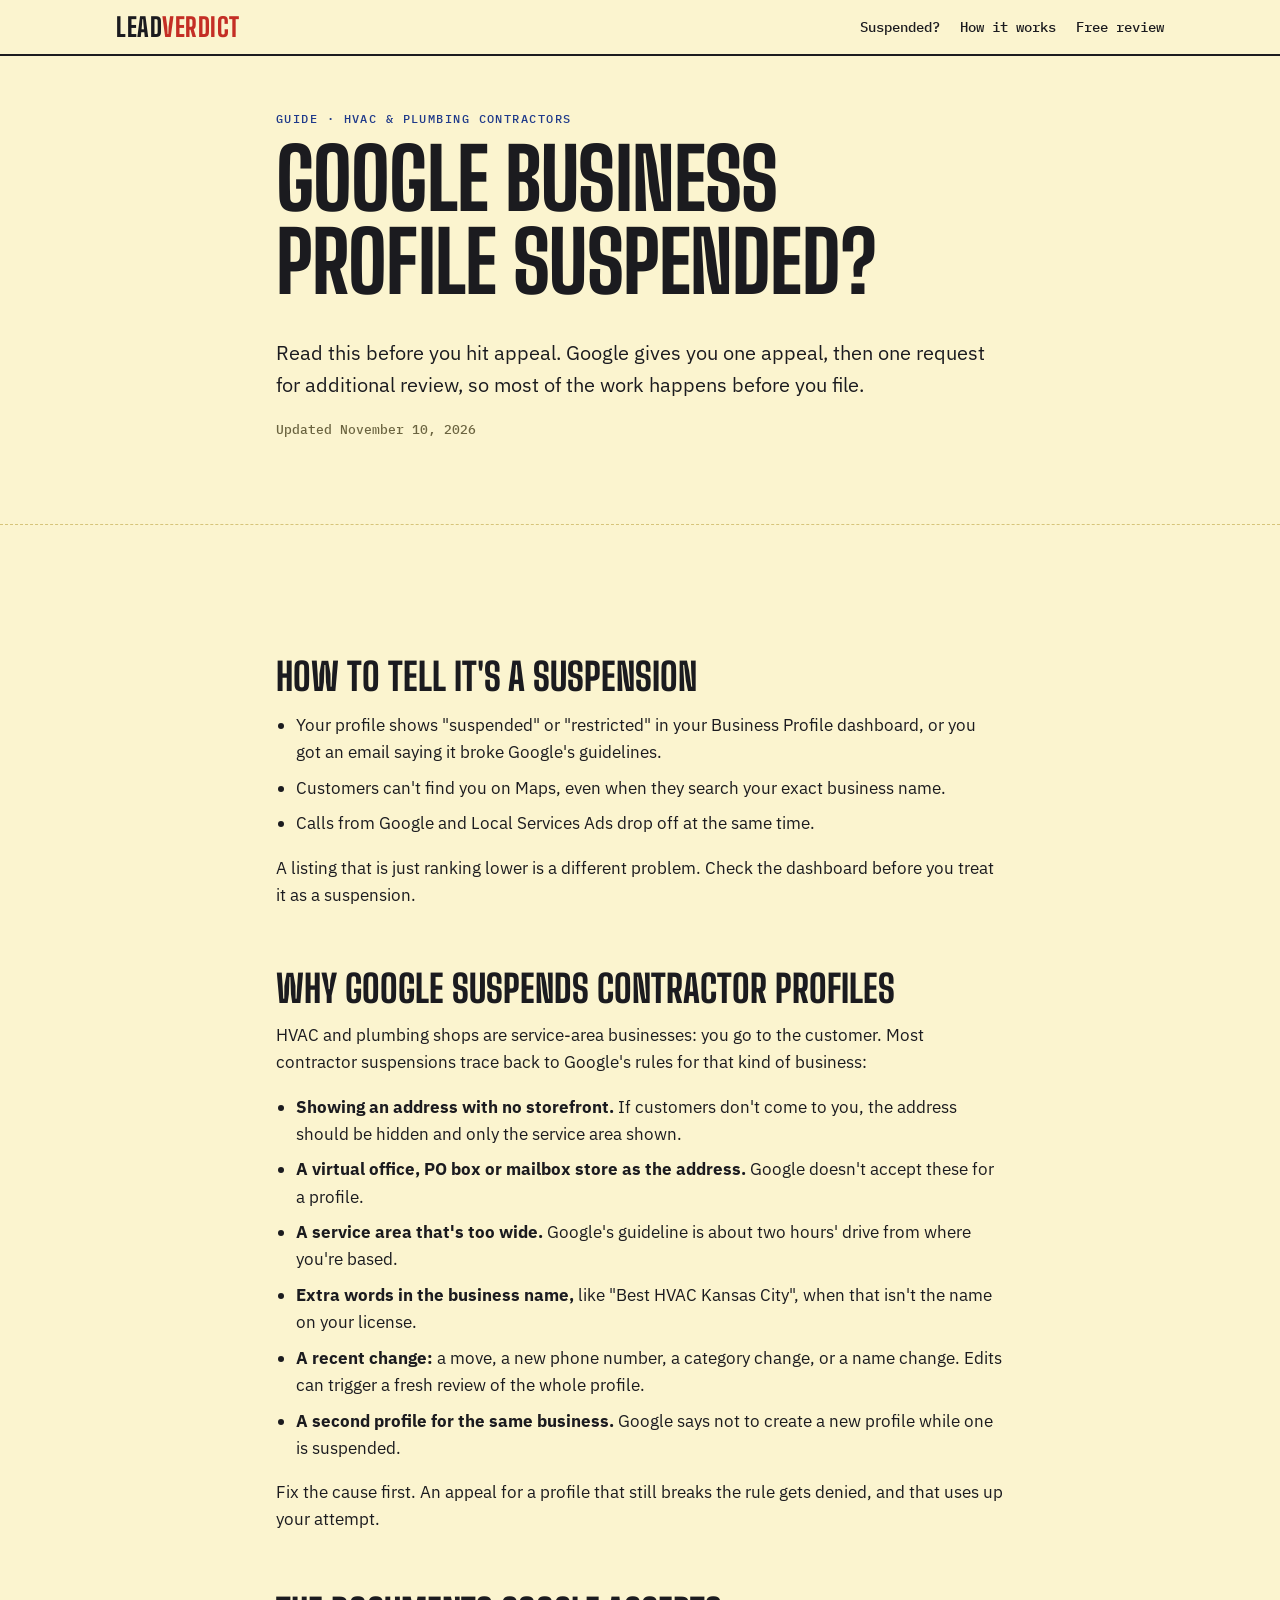
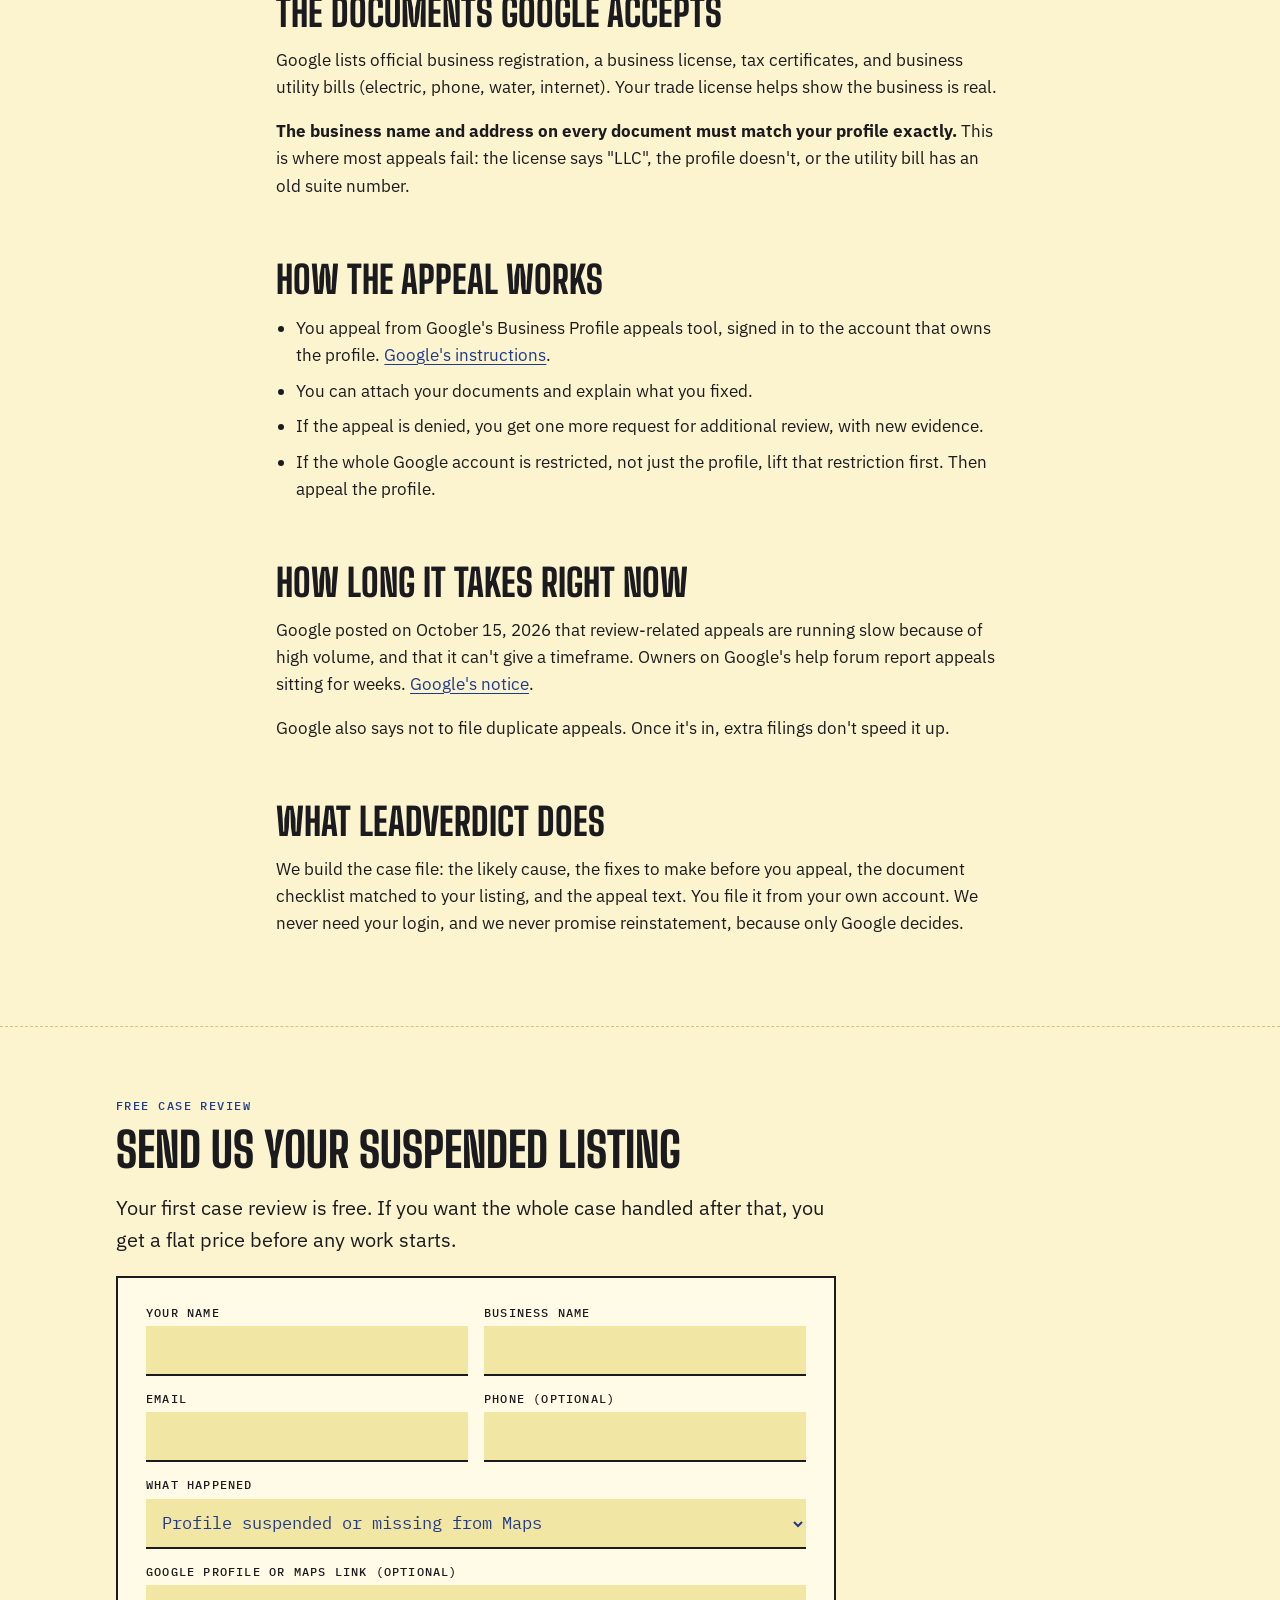
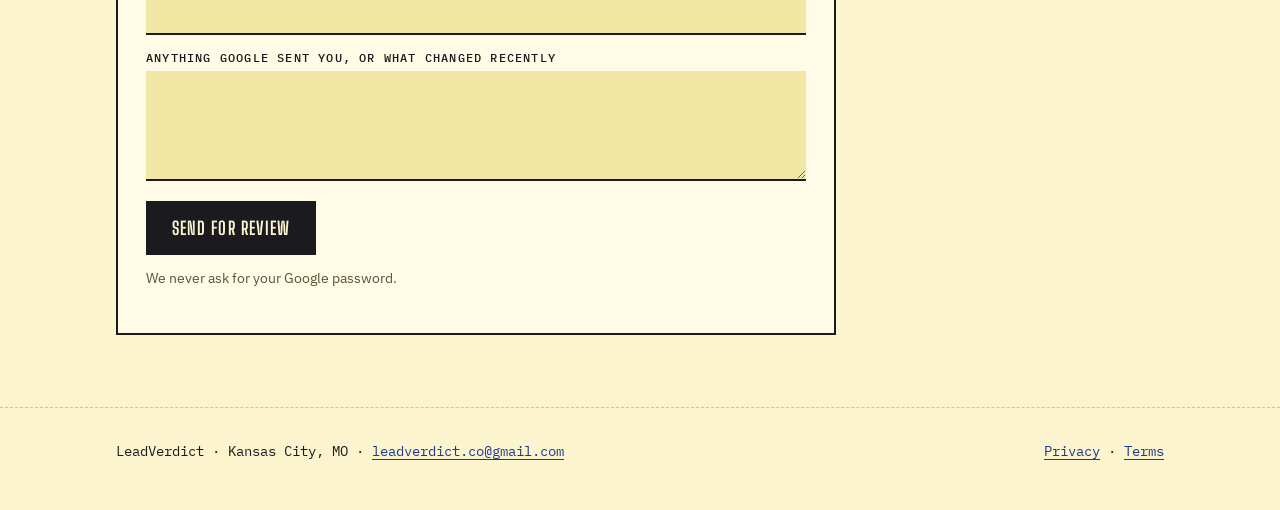
==== google-business-profile-suspended.html @ 69133b74 "Rebuild site for HVAC & plumbing contractors in plain HTML - New contractor homepage and /google-bus" ====
<!doctype html>
<html lang="en">
<head>
  <meta charset="utf-8">
  <meta name="viewport" content="width=device-width, initial-scale=1">
  <title>Google Business Profile Suspended? A Guide for HVAC & Plumbing Contractors | LeadVerdict</title>
  <meta name="description" content="Why Google suspends HVAC and plumbing profiles, what to fix before you appeal, which documents Google accepts, and how many appeals you get. Updated November 2026.">
  <link rel="canonical" href="https://leadverdict.vercel.app/google-business-profile-suspended">
  <link rel="icon" type="image/png" href="/favicon.png">
  <meta property="og:type" content="website">
  <meta property="og:title" content="Google Business Profile suspended? Read this before you appeal">
  <meta property="og:description" content="We build the appeal case file. You file it from your own Google account.">
  <meta property="og:url" content="https://leadverdict.vercel.app/google-business-profile-suspended">
  <link rel="preconnect" href="https://fonts.googleapis.com">
  <link rel="preconnect" href="https://fonts.gstatic.com" crossorigin>
  <link href="https://fonts.googleapis.com/css2?family=Big+Shoulders+Display:wght@700;800&family=IBM+Plex+Mono:wght@400;500&family=IBM+Plex+Sans:wght@400;600&display=swap" rel="stylesheet">
  <link rel="stylesheet" href="/site.css">
  <script async src="https://www.googletagmanager.com/gtag/js?id=G-6KGHGFVVXX"></script>
  <script>window.dataLayer=window.dataLayer||[];function gtag(){dataLayer.push(arguments);}gtag('js',new Date());gtag('config','G-6KGHGFVVXX');</script>
  <script>
    !function(f,b,e,v,n,t,s){if(f.fbq)return;n=f.fbq=function(){n.callMethod?
    n.callMethod.apply(n,arguments):n.queue.push(arguments)};if(!f._fbq)f._fbq=n;
    n.push=n;n.loaded=!0;n.version='2.0';n.queue=[];t=b.createElement(e);t.async=!0;
    t.src=v;s=b.getElementsByTagName(e)[0];s.parentNode.insertBefore(t,s)}(window,
    document,'script','https://connect.facebook.net/en_US/fbevents.js');
    fbq('init','4494079577534111');fbq('track','PageView');
  </script>
  <script type="application/ld+json">
  {"@context":"https://schema.org","@type":"ProfessionalService","name":"LeadVerdict","url":"https://leadverdict.vercel.app/","email":"leadverdict.co@gmail.com","areaServed":"US","description":"Google Business Profile suspension appeals, fake review reports and listing fixes for HVAC and plumbing contractors."}
  </script>
</head>
<body>
  <header class="top">
    <div class="wrap">
      <a class="brand" href="/">Lead<span>Verdict</span></a>
      <nav aria-label="Main">
        <a href="/google-business-profile-suspended">Suspended?</a>
        <a href="#how">How it works</a>
        <a href="#review">Free review</a>
      </nav>
    </div>
  </header>

  <main>
    <section class="hero">
      <div class="wrap article">
        <p class="label">Guide · HVAC &amp; plumbing contractors</p>
        <h1>Google Business Profile suspended?</h1>
        <p class="lede">Read this before you hit appeal. Google gives you one appeal, then one request for additional review, so most of the work happens before you file.</p>
        <p class="meta">Updated November 10, 2026</p>
      </div>
    </section>

    <section>
      <div class="wrap article">
        <h2>How to tell it's a suspension</h2>
        <ul>
          <li>Your profile shows "suspended" or "restricted" in your Business Profile dashboard, or you got an email saying it broke Google's guidelines.</li>
          <li>Customers can't find you on Maps, even when they search your exact business name.</li>
          <li>Calls from Google and Local Services Ads drop off at the same time.</li>
        </ul>
        <p>A listing that is just ranking lower is a different problem. Check the dashboard before you treat it as a suspension.</p>

        <h2>Why Google suspends contractor profiles</h2>
        <p>HVAC and plumbing shops are service-area businesses: you go to the customer. Most contractor suspensions trace back to Google's rules for that kind of business:</p>
        <ul>
          <li><strong>Showing an address with no storefront.</strong> If customers don't come to you, the address should be hidden and only the service area shown.</li>
          <li><strong>A virtual office, PO box or mailbox store as the address.</strong> Google doesn't accept these for a profile.</li>
          <li><strong>A service area that's too wide.</strong> Google's guideline is about two hours' drive from where you're based.</li>
          <li><strong>Extra words in the business name,</strong> like "Best HVAC Kansas City", when that isn't the name on your license.</li>
          <li><strong>A recent change:</strong> a move, a new phone number, a category change, or a name change. Edits can trigger a fresh review of the whole profile.</li>
          <li><strong>A second profile for the same business.</strong> Google says not to create a new profile while one is suspended.</li>
        </ul>
        <p>Fix the cause first. An appeal for a profile that still breaks the rule gets denied, and that uses up your attempt.</p>

        <h2>The documents Google accepts</h2>
        <p>Google lists official business registration, a business license, tax certificates, and business utility bills (electric, phone, water, internet). Your trade license helps show the business is real.</p>
        <p><strong>The business name and address on every document must match your profile exactly.</strong> This is where most appeals fail: the license says "LLC", the profile doesn't, or the utility bill has an old suite number.</p>

        <h2>How the appeal works</h2>
        <ul>
          <li>You appeal from Google's Business Profile appeals tool, signed in to the account that owns the profile. <a href="https://support.google.com/business/answer/4569145">Google's instructions</a>.</li>
          <li>You can attach your documents and explain what you fixed.</li>
          <li>If the appeal is denied, you get one more request for additional review, with new evidence.</li>
          <li>If the whole Google account is restricted, not just the profile, lift that restriction first. Then appeal the profile.</li>
        </ul>

        <h2>How long it takes right now</h2>
        <p>Google posted on October 15, 2026 that review-related appeals are running slow because of high volume, and that it can't give a timeframe. Owners on Google's help forum report appeals sitting for weeks. <a href="https://support.google.com/business/thread/473109747/gbp-review-appeal-delays">Google's notice</a>.</p>
        <p>Google also says not to file duplicate appeals. Once it's in, extra filings don't speed it up.</p>

        <h2>What LeadVerdict does</h2>
        <p>We build the case file: the likely cause, the fixes to make before you appeal, the document checklist matched to your listing, and the appeal text. You file it from your own account. We never need your login, and we never promise reinstatement, because only Google decides.</p>
      </div>
    </section>

    <section id="review">
      <div class="wrap">
        <p class="label">Free case review</p>
        <h2>Send us your suspended listing</h2>
        <p class="lede">Your first case review is free. If you want the whole case handled after that, you get a flat price before any work starts.</p>
        <form id="case-form" class="form-box" novalidate>
          <div class="form-grid">
            <div><label for="name">Your name</label><input id="name" name="name" autocomplete="name" required></div>
            <div><label for="business">Business name</label><input id="business" name="business" autocomplete="organization" required></div>
            <div><label for="email">Email</label><input id="email" name="email" type="email" autocomplete="email" required></div>
            <div><label for="phone">Phone (optional)</label><input id="phone" name="phone" type="tel" autocomplete="tel"></div>
            <div class="full"><label for="problem">What happened</label>
              <select id="problem" name="problem">
                <option>Profile suspended or missing from Maps</option>
                <option>Fake one-star reviews</option>
                <option>Real reviews removed or reviews paused</option>
                <option>Something else</option>
              </select></div>
            <div class="full"><label for="profile">Google profile or Maps link (optional)</label><input id="profile" name="profile" type="url" inputmode="url"></div>
            <div class="full"><label for="details">Anything Google sent you, or what changed recently</label><textarea id="details" name="details"></textarea></div>
          </div>
          <button class="cta" type="submit">Send for review</button>
          <p class="form-note">We never ask for your Google password.</p>
          <p class="form-status" role="status" aria-live="polite"></p>
        </form>
      </div>
    </section>
  </main>

  <footer>
    <div class="wrap">
      <span>LeadVerdict · Kansas City, MO · <a href="mailto:leadverdict.co@gmail.com">leadverdict.co@gmail.com</a></span>
      <span><a href="/privacy">Privacy</a> · <a href="/terms">Terms</a></span>
    </div>
  </footer>
  <script src="/site.js" defer></script>
</body>
</html>
---- site.css ----
/* LeadVerdict — carbonless work-order look. Paper, ballpoint ink, rubber stamp. */
:root {
  --paper: #fbf4cf;     /* canary carbonless copy */
  --paper-2: #f2e6a4;   /* field shading */
  --ink: #1f3a8a;       /* ballpoint blue */
  --carbon: #1b1b1f;    /* typed text */
  --stamp: #c42e25;     /* rubber stamp red */
  --rule: #d6c47a;      /* form rules */
  --display: "Big Shoulders Display", "Arial Narrow", sans-serif;
  --body: "IBM Plex Sans", system-ui, sans-serif;
  --mono: "IBM Plex Mono", ui-monospace, monospace;
  color-scheme: light;
}

* { box-sizing: border-box; }
html { -webkit-text-size-adjust: 100%; }
body {
  margin: 0;
  background: var(--paper);
  color: var(--carbon);
  font: 400 17px/1.6 var(--body);
}
img { max-width: 100%; height: auto; }
a { color: var(--ink); text-underline-offset: 3px; }
a:hover { color: var(--stamp); }
:focus-visible { outline: 3px solid var(--ink); outline-offset: 3px; }

.wrap { max-width: 1080px; margin: 0 auto; padding: 0 16px; }

/* Header */
.top { border-bottom: 2px solid var(--carbon); }
.top .wrap { display: flex; align-items: center; justify-content: space-between; gap: 16px; padding-top: 14px; padding-bottom: 14px; }
.brand { font: 800 26px/1 var(--display); letter-spacing: .02em; text-transform: uppercase; color: var(--carbon); text-decoration: none; }
.brand span { color: var(--stamp); }
.top nav { display: flex; gap: 20px; font: 500 14px/1 var(--mono); }
.top nav a { color: var(--carbon); text-decoration: none; }
.top nav a:hover { color: var(--stamp); }

/* Type */
h1, h2, h3 { font-family: var(--display); color: var(--carbon); line-height: .98; margin: 0 0 .4em; }
h1 { font-weight: 800; font-size: clamp(44px, 8vw, 84px); text-transform: uppercase; letter-spacing: -.01em; }
h2 { font-weight: 800; font-size: clamp(32px, 5vw, 48px); text-transform: uppercase; }
h3 { font-weight: 700; font-size: 26px; text-transform: uppercase; letter-spacing: .01em; }
.label { font: 500 12px/1.2 var(--mono); text-transform: uppercase; letter-spacing: .12em; color: var(--ink); }
.lede { font-size: 20px; max-width: 36em; }
p { margin: 0 0 1em; }

section { padding: 72px 0; border-bottom: 1px dashed var(--rule); }

/* Hero */
.hero { padding: 56px 0 72px; }
.hero .wrap { display: grid; grid-template-columns: 1.1fr .9fr; gap: 48px; align-items: center; }
.hero .lede { margin-top: 20px; }
.cta { display: inline-block; margin-top: 12px; padding: 16px 24px; background: var(--carbon); color: var(--paper); font: 700 18px/1 var(--display); text-transform: uppercase; letter-spacing: .06em; text-decoration: none; border: 2px solid var(--carbon); }
.cta:hover { background: var(--ink); border-color: var(--ink); color: var(--paper); }

/* Signature: the service ticket */
.ticket { position: relative; background: #fffbe6; border: 2px solid var(--carbon); box-shadow: 6px 6px 0 var(--carbon); padding: 20px 22px 26px; font-family: var(--mono); }
.ticket::before { content: ""; position: absolute; left: 0; right: 0; top: -2px; height: 10px;
  background: radial-gradient(circle at 8px 0, var(--paper) 5px, transparent 5.5px) 0 0 / 16px 10px repeat-x; }
.ticket-head { display: flex; justify-content: space-between; border-bottom: 2px solid var(--carbon); padding-bottom: 8px; margin-bottom: 6px; font-size: 13px; text-transform: uppercase; letter-spacing: .1em; }
.field { display: grid; grid-template-columns: 9.5em 1fr; gap: 12px; padding: 10px 0; border-bottom: 1px solid var(--rule); font-size: 14px; }
.field dt { text-transform: uppercase; font-size: 11px; letter-spacing: .1em; color: #6b6440; padding-top: 3px; }
.field dd { margin: 0; color: var(--ink); font-size: 16px; font-weight: 500; }
.field dd.strike { text-decoration: line-through; text-decoration-color: var(--stamp); }
.stamp { position: absolute; right: 18px; bottom: 34px; padding: 6px 12px; border: 4px double var(--stamp); color: var(--stamp);
  font: 800 30px/1 var(--display); text-transform: uppercase; letter-spacing: .06em; transform: rotate(-9deg); opacity: .88;
  mix-blend-mode: multiply; animation: thunk .5s cubic-bezier(.2,1.6,.4,1) .7s both; }
@keyframes thunk { from { transform: rotate(-9deg) scale(2.2); opacity: 0; } to { transform: rotate(-9deg) scale(1); opacity: .88; } }

/* Lists of fixes */
.grid3 { display: grid; grid-template-columns: repeat(3, 1fr); gap: 24px; margin-top: 32px; }
.card { border-top: 4px solid var(--carbon); padding-top: 14px; }
.card .label { display: block; margin-bottom: 8px; }

.steps { list-style: none; padding: 0; margin: 32px 0 0; counter-reset: step; }
.steps li { counter-increment: step; display: grid; grid-template-columns: 64px 1fr; gap: 16px; padding: 18px 0; border-bottom: 1px solid var(--rule); }
.steps li::before { content: counter(step); font: 800 48px/1 var(--display); color: var(--ink); }

.never { list-style: none; padding: 0; margin: 24px 0 0; }
.never li { padding: 12px 0 12px 40px; position: relative; border-bottom: 1px solid var(--rule); }
.never li::before { content: "✕"; position: absolute; left: 6px; top: 10px; color: var(--stamp); font: 800 22px/1 var(--display); }

blockquote { margin: 24px 0; padding: 20px 24px; border-left: 6px solid var(--stamp); background: var(--paper-2); font-size: 19px; }
blockquote cite { display: block; margin-top: 10px; font: 500 13px/1.4 var(--mono); font-style: normal; }

/* Article page */
.article { max-width: 760px; }
.hero .wrap.article { display: block; }
.article h2 { margin-top: 1.6em; font-size: clamp(28px, 4vw, 38px); }
.article ul { padding-left: 1.2em; }
.article li { margin-bottom: .5em; }
.meta { font: 500 13px/1.4 var(--mono); color: #6b6440; }

/* Form */
.form-box { background: #fffbe6; border: 2px solid var(--carbon); padding: 28px; max-width: 720px; }
.form-grid { display: grid; grid-template-columns: 1fr 1fr; gap: 16px; }
.form-grid .full { grid-column: 1 / -1; }
label { display: block; font: 500 12px/1.2 var(--mono); text-transform: uppercase; letter-spacing: .1em; margin-bottom: 6px; }
input, select, textarea { width: 100%; padding: 12px; border: 0; border-bottom: 2px solid var(--carbon); background: var(--paper-2);
  font: 400 17px/1.4 var(--mono); color: var(--ink); border-radius: 0; }
textarea { min-height: 110px; resize: vertical; }
button { cursor: pointer; }
.form-note { font-size: 14px; color: #5b5434; margin-top: 12px; }
.form-status { margin-top: 14px; font: 500 15px/1.4 var(--mono); }
.form-status.ok { color: var(--ink); }
.form-status.err { color: var(--stamp); }

footer { padding: 32px 0 48px; font: 400 14px/1.6 var(--mono); }
footer .wrap { display: flex; flex-wrap: wrap; justify-content: space-between; gap: 12px; }

@media (max-width: 820px) {
  .hero .wrap, .grid3, .form-grid { grid-template-columns: 1fr; }
  .top nav { gap: 14px; font-size: 13px; }
  section { padding: 56px 0; }
  .field { grid-template-columns: 1fr; gap: 2px; }
}
@media (prefers-reduced-motion: reduce) {
  .stamp { animation: none; }
}
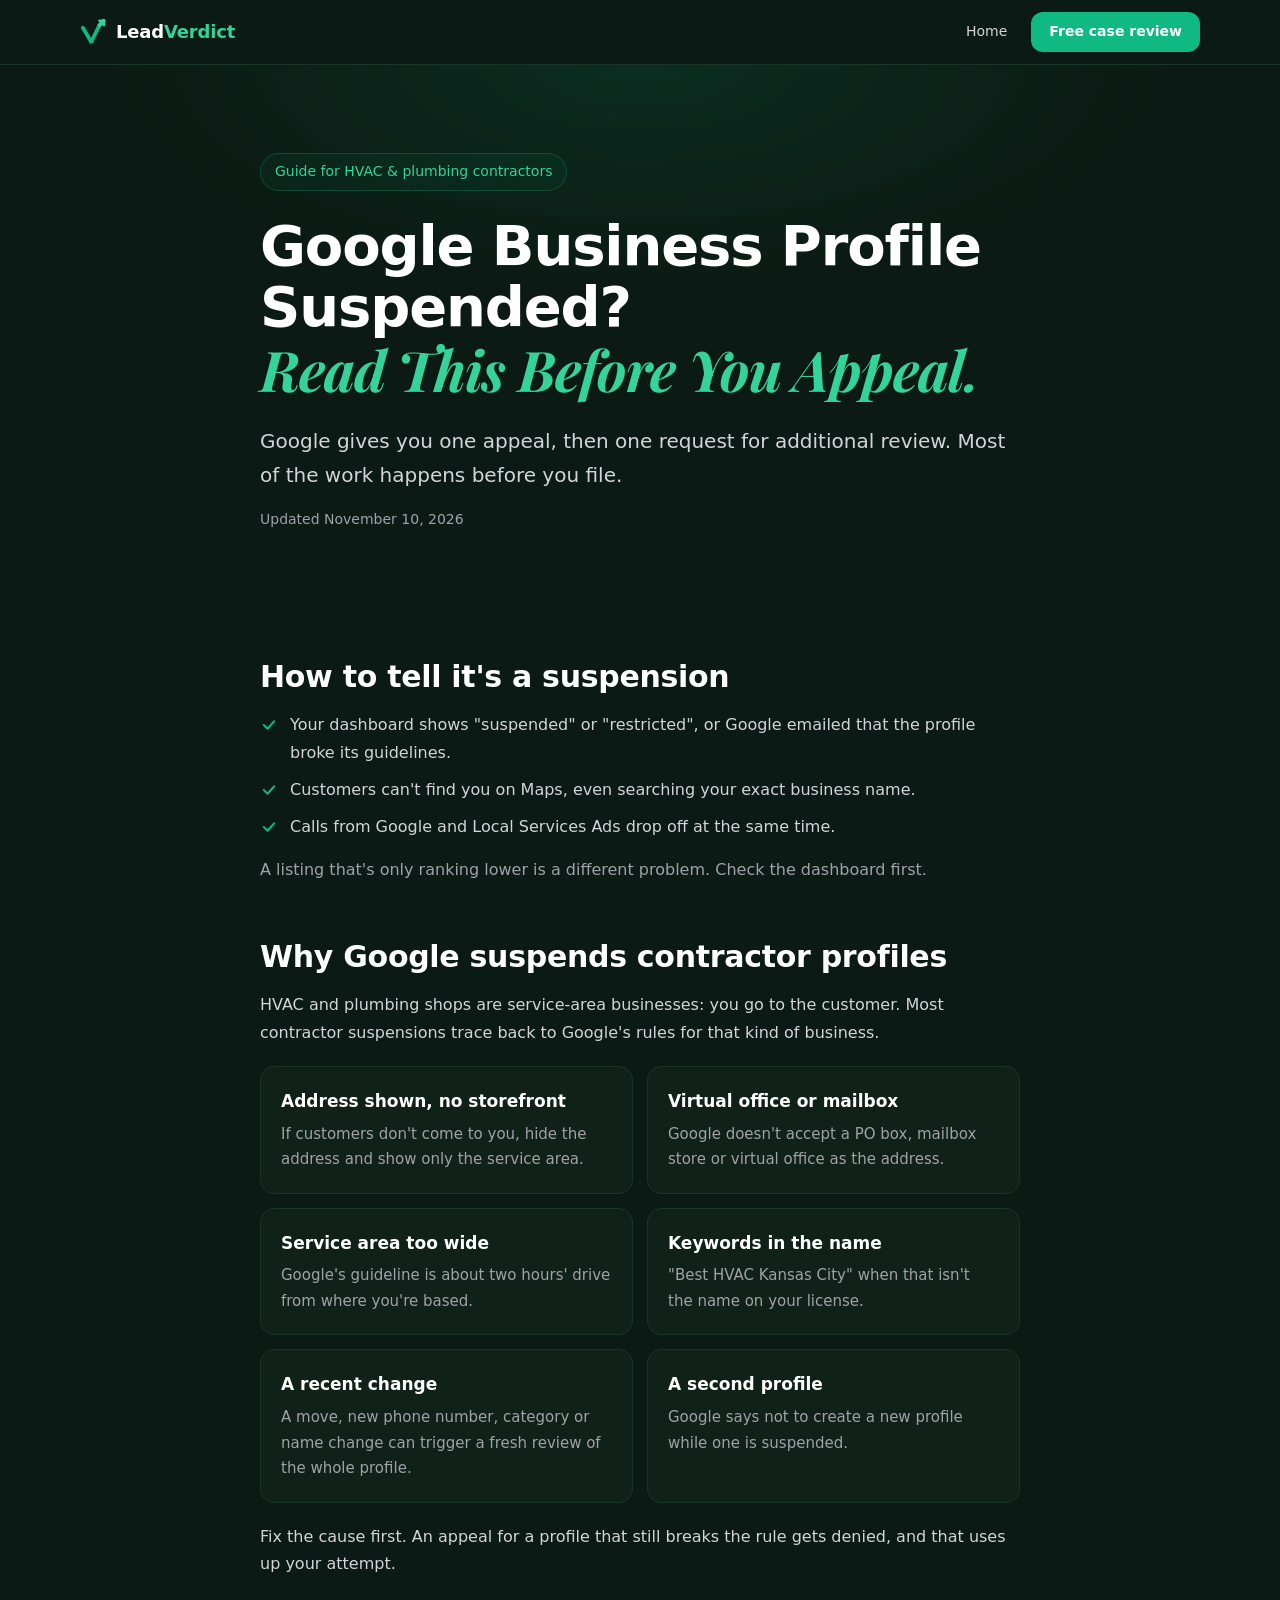
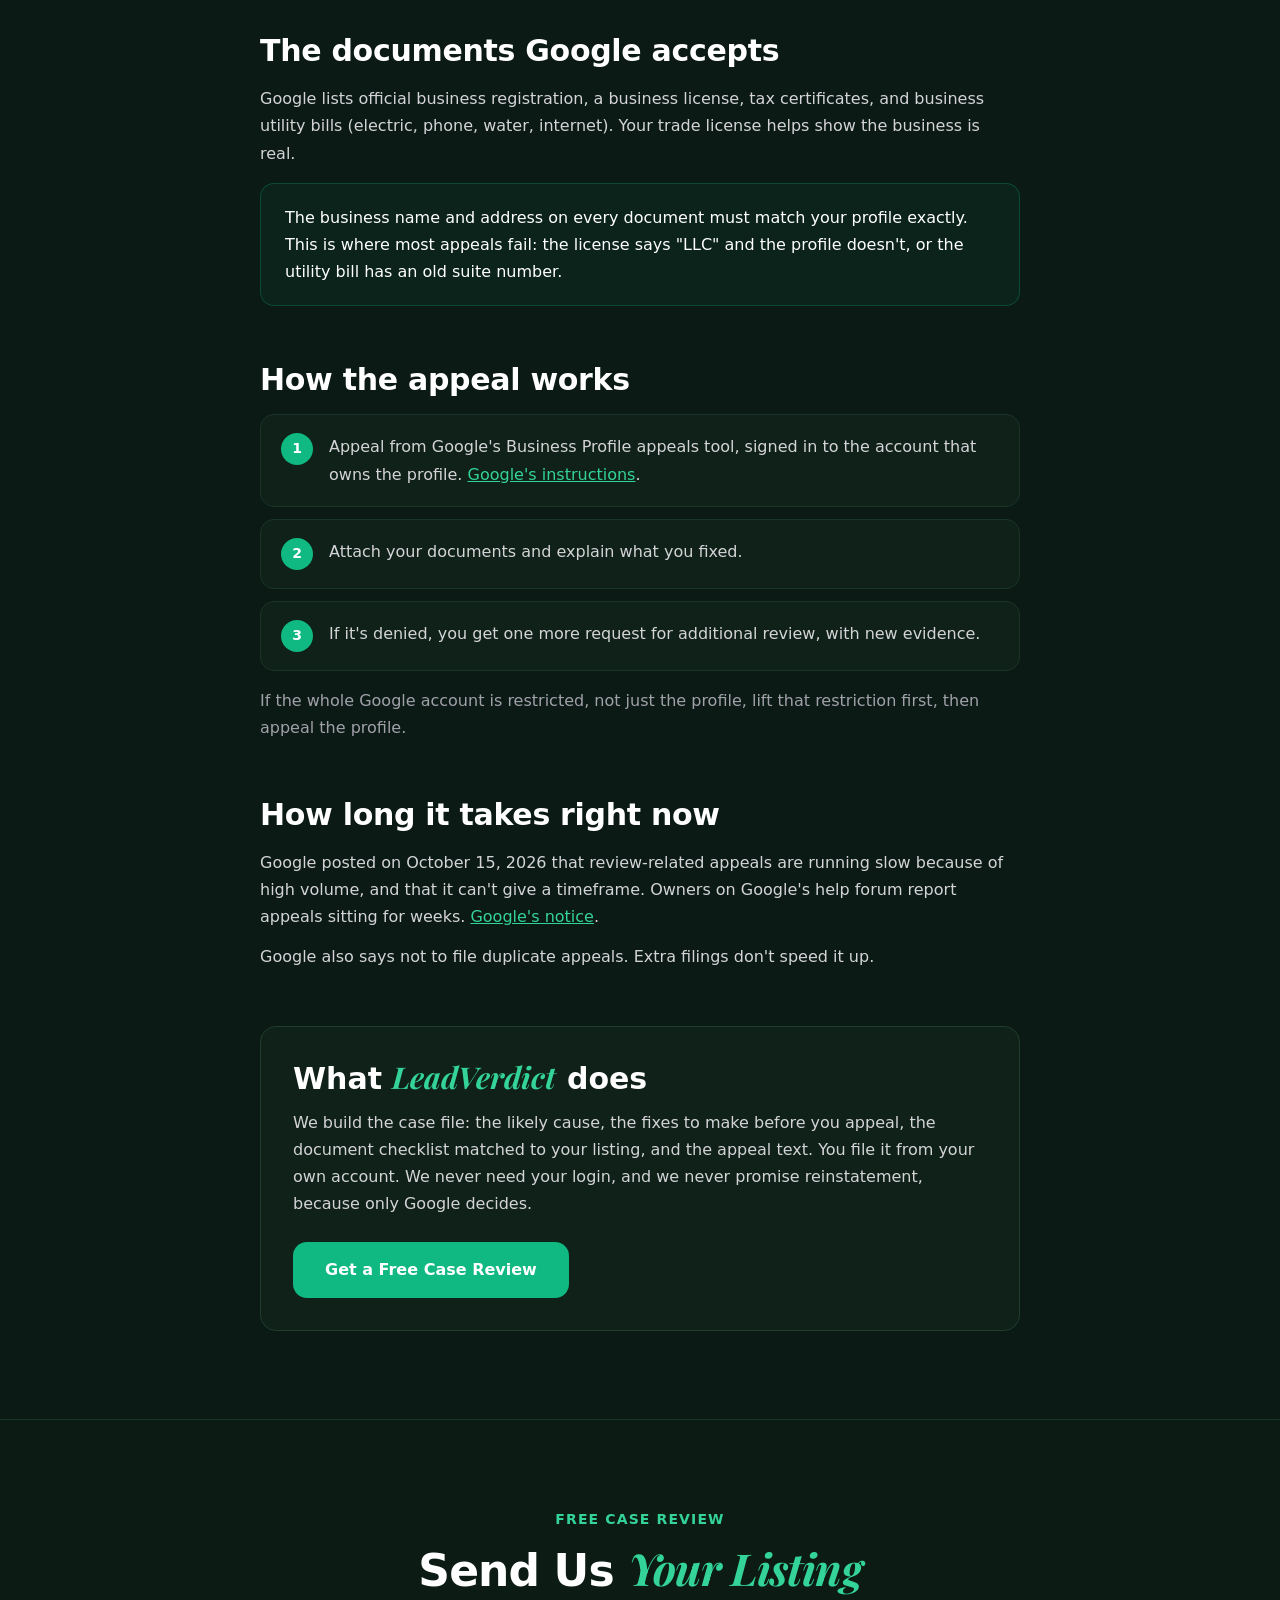
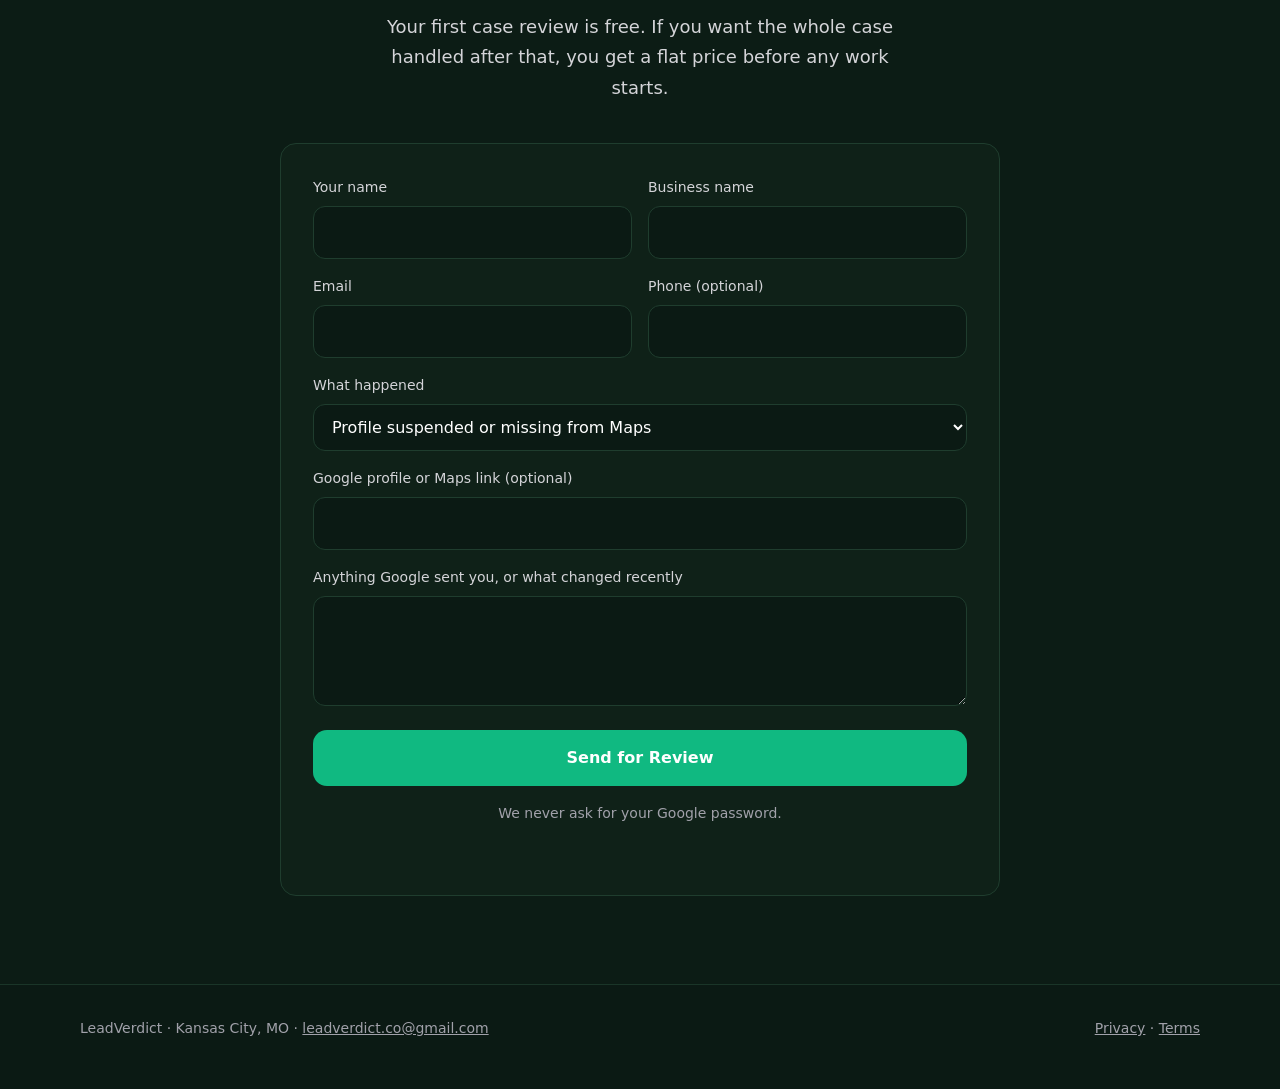
==== commit a98c2e3e: "Match the original site design; contractor copy - Homepage keeps the original 14-section layout and " ====
--- a/google-business-profile-suspended.html
+++ b/google-business-profile-suspended.html
@@ -8,13 +8,11 @@
   <link rel="canonical" href="https://leadverdict.vercel.app/google-business-profile-suspended">
   <link rel="icon" type="image/png" href="/favicon.png">
   <meta property="og:type" content="website">
-  <meta property="og:title" content="Google Business Profile suspended? Read this before you appeal">
-  <meta property="og:description" content="We build the appeal case file. You file it from your own Google account.">
+  <meta property="og:title" content="Google Business Profile Suspended? A Guide for HVAC & Plumbing Contractors | LeadVerdict">
+  <meta property="og:description" content="Why Google suspends HVAC and plumbing profiles, what to fix before you appeal, which documents Google accepts, and how many appeals you get. Updated November 2026.">
   <meta property="og:url" content="https://leadverdict.vercel.app/google-business-profile-suspended">
-  <link rel="preconnect" href="https://fonts.googleapis.com">
-  <link rel="preconnect" href="https://fonts.gstatic.com" crossorigin>
-  <link href="https://fonts.googleapis.com/css2?family=Big+Shoulders+Display:wght@700;800&family=IBM+Plex+Mono:wght@400;500&family=IBM+Plex+Sans:wght@400;600&display=swap" rel="stylesheet">
-  <link rel="stylesheet" href="/site.css">
+  <meta property="og:image" content="https://leadverdict.vercel.app/images/og-image.png">
+  <meta name="twitter:card" content="summary_large_image">
   <script async src="https://www.googletagmanager.com/gtag/js?id=G-6KGHGFVVXX"></script>
   <script>window.dataLayer=window.dataLayer||[];function gtag(){dataLayer.push(arguments);}gtag('js',new Date());gtag('config','G-6KGHGFVVXX');</script>
   <script>
@@ -25,110 +23,125 @@
     document,'script','https://connect.facebook.net/en_US/fbevents.js');
     fbq('init','4494079577534111');fbq('track','PageView');
   </script>
-  <script type="application/ld+json">
-  {"@context":"https://schema.org","@type":"ProfessionalService","name":"LeadVerdict","url":"https://leadverdict.vercel.app/","email":"leadverdict.co@gmail.com","areaServed":"US","description":"Google Business Profile suspension appeals, fake review reports and listing fixes for HVAC and plumbing contractors."}
-  </script>
+  <script type="application/ld+json">{"@context":"https://schema.org","@type":"ProfessionalService","name":"LeadVerdict","url":"https://leadverdict.vercel.app/","email":"leadverdict.co@gmail.com","areaServed":"US","description":"Websites, SEO and Google Business Profile management for HVAC and plumbing contractors, including suspension appeal case files."}</script>
+<link rel="preconnect" href="https://fonts.googleapis.com">
+<link href="https://fonts.googleapis.com/css2?family=Playfair+Display:ital,wght@1,600;1,700&amp;display=swap" rel="stylesheet">
+<style>
+body{margin:0;background:#0b1a14}
+a{color:#34d399}a:hover{color:#6ee7b7}
+</style>
+  <style>
+    html{scroll-behavior:smooth}
+    :focus-visible{outline:2px solid #34d399;outline-offset:3px;border-radius:6px}
+    input:focus,select:focus,textarea:focus{outline:none;border-color:#10b981 !important;box-shadow:0 0 0 3px rgba(16,185,129,.2)}
+    .form-status{margin:0;text-align:center;font-size:15px;min-height:1.4em}
+    .form-status.ok{color:#34d399} .form-status.err{color:#f87171}
+    .sr-only{position:absolute;width:1px;height:1px;overflow:hidden;clip:rect(0 0 0 0);white-space:nowrap}
+    @media (prefers-reduced-motion:reduce){html{scroll-behavior:auto}}
+  </style>
 </head>
 <body>
-  <header class="top">
-    <div class="wrap">
-      <a class="brand" href="/">Lead<span>Verdict</span></a>
-      <nav aria-label="Main">
-        <a href="/google-business-profile-suspended">Suspended?</a>
-        <a href="#how">How it works</a>
-        <a href="#review">Free review</a>
+<div style="background: #0b1a14; color: #e4e4e7; font-family: ui-sans-serif, system-ui, -apple-system, 'Segoe UI', sans-serif; font-size: 16px; line-height: 1.7">
+
+  <header style="border-bottom: 1px solid #1a3528; background: rgba(11,26,20,0.85)">
+    <div style="max-width: 1120px; margin: 0 auto; padding: 0 16px; height: 64px; display: flex; align-items: center; justify-content: space-between; gap: 16px; flex-wrap: wrap">
+      <a href="/" style="display: flex; align-items: center; gap: 8px; text-decoration: none; color: #ffffff; font-weight: 700; font-size: 18px; letter-spacing: -0.01em">
+        <svg viewBox="0 0 40 40" width="28" height="28" fill="none" aria-hidden="true"><path d="M4 14 L16 34 L28 10" stroke="#10b981" stroke-width="5.5" stroke-linecap="round" stroke-linejoin="round"></path><path d="M28 10 L34 4" stroke="#34d399" stroke-width="5.5" stroke-linecap="round"></path><path d="M28 4 L34 4 L34 10" stroke="#34d399" stroke-width="4" stroke-linecap="round" stroke-linejoin="round"></path></svg>
+        <span>Lead<span style="color: #34d399">Verdict</span></span>
+      </a>
+      <nav aria-label="Main" style="display: flex; align-items: center; gap: 24px; font-size: 14px; flex-wrap: wrap">
+        <a href="/" style="color: #d4d4d8; text-decoration: none">Home</a>
+        <a href="#review" style="display: inline-flex; align-items: center; height: 40px; padding: 0 18px; border-radius: 12px; background: #10b981; color: #ffffff; text-decoration: none; font-weight: 600">Free case review</a>
       </nav>
     </div>
   </header>
 
-  <main>
-    <section class="hero">
-      <div class="wrap article">
-        <p class="label">Guide · HVAC &amp; plumbing contractors</p>
-        <h1>Google Business Profile suspended?</h1>
-        <p class="lede">Read this before you hit appeal. Google gives you one appeal, then one request for additional review, so most of the work happens before you file.</p>
-        <p class="meta">Updated November 10, 2026</p>
+  <section style="padding: 88px 16px 64px; background: radial-gradient(ellipse 60% 60% at 50% 0%, rgba(16,185,129,0.12), rgba(11,26,20,0) 70%)">
+    <div style="max-width: 760px; margin: 0 auto">
+      <span style="display: inline-flex; align-items: center; gap: 8px; padding: 6px 14px; border-radius: 999px; border: 1px solid rgba(16,185,129,0.25); background: rgba(16,185,129,0.05); color: #34d399; font-size: 14px; font-weight: 500">Guide for HVAC &amp; plumbing contractors</span>
+      <h1 style="margin: 24px 0 0; color: #ffffff; font-size: clamp(36px, 5.6vw, 56px); line-height: 1.1; font-weight: 700; letter-spacing: -0.02em">Google Business Profile Suspended? <span style="display: block; font-family: 'Playfair Display', Georgia, serif; font-style: italic; color: #34d399">Read This Before You Appeal.</span></h1>
+      <p style="margin: 24px 0 0; color: #d4d4d8; font-size: 20px">Google gives you one appeal, then one request for additional review. Most of the work happens before you file.</p>
+      <p style="margin: 16px 0 0; color: #a1a1aa; font-size: 14px">Updated November 10, 2026</p>
+    </div>
+  </section>
+
+  <section style="padding: 24px 16px 88px">
+    <div style="max-width: 760px; margin: 0 auto">
+
+      <h2 style="margin: 40px 0 16px; color: #ffffff; font-size: 30px; line-height: 1.2; font-weight: 700; letter-spacing: -0.01em">How to tell it's a suspension</h2>
+      <div style="display: flex; flex-direction: column; gap: 10px">
+        <div style="display: flex; gap: 12px; align-items: flex-start; color: #d4d4d8"><svg viewBox="0 0 24 24" width="18" height="18" fill="none" stroke="#10b981" stroke-width="2.5" stroke-linecap="round" stroke-linejoin="round" aria-hidden="true" style="flex-shrink: 0; margin-top: 5px"><path d="M5 12l5 5 9-10"></path></svg><span>Your dashboard shows "suspended" or "restricted", or Google emailed that the profile broke its guidelines.</span></div>
+        <div style="display: flex; gap: 12px; align-items: flex-start; color: #d4d4d8"><svg viewBox="0 0 24 24" width="18" height="18" fill="none" stroke="#10b981" stroke-width="2.5" stroke-linecap="round" stroke-linejoin="round" aria-hidden="true" style="flex-shrink: 0; margin-top: 5px"><path d="M5 12l5 5 9-10"></path></svg><span>Customers can't find you on Maps, even searching your exact business name.</span></div>
+        <div style="display: flex; gap: 12px; align-items: flex-start; color: #d4d4d8"><svg viewBox="0 0 24 24" width="18" height="18" fill="none" stroke="#10b981" stroke-width="2.5" stroke-linecap="round" stroke-linejoin="round" aria-hidden="true" style="flex-shrink: 0; margin-top: 5px"><path d="M5 12l5 5 9-10"></path></svg><span>Calls from Google and Local Services Ads drop off at the same time.</span></div>
       </div>
-    </section>
+      <p style="margin: 16px 0 0; color: #a1a1aa">A listing that's only ranking lower is a different problem. Check the dashboard first.</p>
 
-    <section>
-      <div class="wrap article">
-        <h2>How to tell it's a suspension</h2>
-        <ul>
-          <li>Your profile shows "suspended" or "restricted" in your Business Profile dashboard, or you got an email saying it broke Google's guidelines.</li>
-          <li>Customers can't find you on Maps, even when they search your exact business name.</li>
-          <li>Calls from Google and Local Services Ads drop off at the same time.</li>
-        </ul>
-        <p>A listing that is just ranking lower is a different problem. Check the dashboard before you treat it as a suspension.</p>
+      <h2 style="margin: 56px 0 16px; color: #ffffff; font-size: 30px; line-height: 1.2; font-weight: 700; letter-spacing: -0.01em">Why Google suspends contractor profiles</h2>
+      <p style="margin: 0 0 20px; color: #d4d4d8">HVAC and plumbing shops are service-area businesses: you go to the customer. Most contractor suspensions trace back to Google's rules for that kind of business.</p>
+      <div style="display: grid; grid-template-columns: repeat(auto-fit, minmax(300px, 1fr)); gap: 14px">
+        <div style="background: #0f2118; border: 1px solid #1a3528; border-radius: 14px; padding: 20px"><h3 style="margin: 0 0 6px; color: #ffffff; font-size: 17px; font-weight: 600">Address shown, no storefront</h3><p style="margin: 0; color: #a1a1aa; font-size: 15px">If customers don't come to you, hide the address and show only the service area.</p></div>
+        <div style="background: #0f2118; border: 1px solid #1a3528; border-radius: 14px; padding: 20px"><h3 style="margin: 0 0 6px; color: #ffffff; font-size: 17px; font-weight: 600">Virtual office or mailbox</h3><p style="margin: 0; color: #a1a1aa; font-size: 15px">Google doesn't accept a PO box, mailbox store or virtual office as the address.</p></div>
+        <div style="background: #0f2118; border: 1px solid #1a3528; border-radius: 14px; padding: 20px"><h3 style="margin: 0 0 6px; color: #ffffff; font-size: 17px; font-weight: 600">Service area too wide</h3><p style="margin: 0; color: #a1a1aa; font-size: 15px">Google's guideline is about two hours' drive from where you're based.</p></div>
+        <div style="background: #0f2118; border: 1px solid #1a3528; border-radius: 14px; padding: 20px"><h3 style="margin: 0 0 6px; color: #ffffff; font-size: 17px; font-weight: 600">Keywords in the name</h3><p style="margin: 0; color: #a1a1aa; font-size: 15px">"Best HVAC Kansas City" when that isn't the name on your license.</p></div>
+        <div style="background: #0f2118; border: 1px solid #1a3528; border-radius: 14px; padding: 20px"><h3 style="margin: 0 0 6px; color: #ffffff; font-size: 17px; font-weight: 600">A recent change</h3><p style="margin: 0; color: #a1a1aa; font-size: 15px">A move, new phone number, category or name change can trigger a fresh review of the whole profile.</p></div>
+        <div style="background: #0f2118; border: 1px solid #1a3528; border-radius: 14px; padding: 20px"><h3 style="margin: 0 0 6px; color: #ffffff; font-size: 17px; font-weight: 600">A second profile</h3><p style="margin: 0; color: #a1a1aa; font-size: 15px">Google says not to create a new profile while one is suspended.</p></div>
+      </div>
+      <p style="margin: 20px 0 0; color: #d4d4d8">Fix the cause first. An appeal for a profile that still breaks the rule gets denied, and that uses up your attempt.</p>
 
-        <h2>Why Google suspends contractor profiles</h2>
-        <p>HVAC and plumbing shops are service-area businesses: you go to the customer. Most contractor suspensions trace back to Google's rules for that kind of business:</p>
-        <ul>
-          <li><strong>Showing an address with no storefront.</strong> If customers don't come to you, the address should be hidden and only the service area shown.</li>
-          <li><strong>A virtual office, PO box or mailbox store as the address.</strong> Google doesn't accept these for a profile.</li>
-          <li><strong>A service area that's too wide.</strong> Google's guideline is about two hours' drive from where you're based.</li>
-          <li><strong>Extra words in the business name,</strong> like "Best HVAC Kansas City", when that isn't the name on your license.</li>
-          <li><strong>A recent change:</strong> a move, a new phone number, a category change, or a name change. Edits can trigger a fresh review of the whole profile.</li>
-          <li><strong>A second profile for the same business.</strong> Google says not to create a new profile while one is suspended.</li>
-        </ul>
-        <p>Fix the cause first. An appeal for a profile that still breaks the rule gets denied, and that uses up your attempt.</p>
+      <h2 style="margin: 56px 0 16px; color: #ffffff; font-size: 30px; line-height: 1.2; font-weight: 700; letter-spacing: -0.01em">The documents Google accepts</h2>
+      <p style="margin: 0 0 16px; color: #d4d4d8">Google lists official business registration, a business license, tax certificates, and business utility bills (electric, phone, water, internet). Your trade license helps show the business is real.</p>
+      <div style="padding: 20px 24px; background: rgba(16,185,129,0.06); border: 1px solid rgba(16,185,129,0.25); border-radius: 14px; color: #ffffff">The business name and address on every document must match your profile exactly. This is where most appeals fail: the license says "LLC" and the profile doesn't, or the utility bill has an old suite number.</div>
 
-        <h2>The documents Google accepts</h2>
-        <p>Google lists official business registration, a business license, tax certificates, and business utility bills (electric, phone, water, internet). Your trade license helps show the business is real.</p>
-        <p><strong>The business name and address on every document must match your profile exactly.</strong> This is where most appeals fail: the license says "LLC", the profile doesn't, or the utility bill has an old suite number.</p>
+      <h2 style="margin: 56px 0 16px; color: #ffffff; font-size: 30px; line-height: 1.2; font-weight: 700; letter-spacing: -0.01em">How the appeal works</h2>
+      <div style="display: flex; flex-direction: column; gap: 12px">
+        <div style="display: flex; gap: 16px; align-items: flex-start; padding: 18px 20px; background: #0f2118; border: 1px solid #1a3528; border-radius: 14px"><span style="display: inline-flex; flex-shrink: 0; width: 32px; height: 32px; align-items: center; justify-content: center; border-radius: 999px; background: #10b981; color: #ffffff; font-weight: 700; font-size: 14px">1</span><span style="color: #d4d4d8">Appeal from Google's Business Profile appeals tool, signed in to the account that owns the profile. <a href="https://support.google.com/business/answer/4569145">Google's instructions</a>.</span></div>
+        <div style="display: flex; gap: 16px; align-items: flex-start; padding: 18px 20px; background: #0f2118; border: 1px solid #1a3528; border-radius: 14px"><span style="display: inline-flex; flex-shrink: 0; width: 32px; height: 32px; align-items: center; justify-content: center; border-radius: 999px; background: #10b981; color: #ffffff; font-weight: 700; font-size: 14px">2</span><span style="color: #d4d4d8">Attach your documents and explain what you fixed.</span></div>
+        <div style="display: flex; gap: 16px; align-items: flex-start; padding: 18px 20px; background: #0f2118; border: 1px solid #1a3528; border-radius: 14px"><span style="display: inline-flex; flex-shrink: 0; width: 32px; height: 32px; align-items: center; justify-content: center; border-radius: 999px; background: #10b981; color: #ffffff; font-weight: 700; font-size: 14px">3</span><span style="color: #d4d4d8">If it's denied, you get one more request for additional review, with new evidence.</span></div>
+      </div>
+      <p style="margin: 16px 0 0; color: #a1a1aa">If the whole Google account is restricted, not just the profile, lift that restriction first, then appeal the profile.</p>
 
-        <h2>How the appeal works</h2>
-        <ul>
-          <li>You appeal from Google's Business Profile appeals tool, signed in to the account that owns the profile. <a href="https://support.google.com/business/answer/4569145">Google's instructions</a>.</li>
-          <li>You can attach your documents and explain what you fixed.</li>
-          <li>If the appeal is denied, you get one more request for additional review, with new evidence.</li>
-          <li>If the whole Google account is restricted, not just the profile, lift that restriction first. Then appeal the profile.</li>
-        </ul>
+      <h2 style="margin: 56px 0 16px; color: #ffffff; font-size: 30px; line-height: 1.2; font-weight: 700; letter-spacing: -0.01em">How long it takes right now</h2>
+      <p style="margin: 0 0 12px; color: #d4d4d8">Google posted on October 15, 2026 that review-related appeals are running slow because of high volume, and that it can't give a timeframe. Owners on Google's help forum report appeals sitting for weeks. <a href="https://support.google.com/business/thread/473109747/gbp-review-appeal-delays">Google's notice</a>.</p>
+      <p style="margin: 0; color: #d4d4d8">Google also says not to file duplicate appeals. Extra filings don't speed it up.</p>
 
-        <h2>How long it takes right now</h2>
-        <p>Google posted on October 15, 2026 that review-related appeals are running slow because of high volume, and that it can't give a timeframe. Owners on Google's help forum report appeals sitting for weeks. <a href="https://support.google.com/business/thread/473109747/gbp-review-appeal-delays">Google's notice</a>.</p>
-        <p>Google also says not to file duplicate appeals. Once it's in, extra filings don't speed it up.</p>
+      <div style="margin-top: 56px; padding: 32px; background: #0f2118; border: 1px solid #1f3d2e; border-radius: 16px">
+        <h2 style="margin: 0 0 12px; color: #ffffff; font-size: 30px; line-height: 1.2; font-weight: 700">What <span style="font-family: 'Playfair Display', Georgia, serif; font-style: italic; color: #34d399">LeadVerdict</span> does</h2>
+        <p style="margin: 0; color: #d4d4d8">We build the case file: the likely cause, the fixes to make before you appeal, the document checklist matched to your listing, and the appeal text. You file it from your own account. We never need your login, and we never promise reinstatement, because only Google decides.</p>
+        <a href="#review" style="display: inline-flex; align-items: center; gap: 8px; margin-top: 24px; height: 56px; padding: 0 32px; border-radius: 14px; background: #10b981; color: #ffffff; font-weight: 600; text-decoration: none">Get a Free Case Review</a>
+      </div>
+    </div>
+  </section>
 
-        <h2>What LeadVerdict does</h2>
-        <p>We build the case file: the likely cause, the fixes to make before you appeal, the document checklist matched to your listing, and the appeal text. You file it from your own account. We never need your login, and we never promise reinstatement, because only Google decides.</p>
-      </div>
-    </section>
 
-    <section id="review">
-      <div class="wrap">
-        <p class="label">Free case review</p>
-        <h2>Send us your suspended listing</h2>
-        <p class="lede">Your first case review is free. If you want the whole case handled after that, you get a flat price before any work starts.</p>
-        <form id="case-form" class="form-box" novalidate>
-          <div class="form-grid">
-            <div><label for="name">Your name</label><input id="name" name="name" autocomplete="name" required></div>
-            <div><label for="business">Business name</label><input id="business" name="business" autocomplete="organization" required></div>
-            <div><label for="email">Email</label><input id="email" name="email" type="email" autocomplete="email" required></div>
-            <div><label for="phone">Phone (optional)</label><input id="phone" name="phone" type="tel" autocomplete="tel"></div>
-            <div class="full"><label for="problem">What happened</label>
-              <select id="problem" name="problem">
-                <option>Profile suspended or missing from Maps</option>
-                <option>Fake one-star reviews</option>
-                <option>Real reviews removed or reviews paused</option>
-                <option>Something else</option>
-              </select></div>
-            <div class="full"><label for="profile">Google profile or Maps link (optional)</label><input id="profile" name="profile" type="url" inputmode="url"></div>
-            <div class="full"><label for="details">Anything Google sent you, or what changed recently</label><textarea id="details" name="details"></textarea></div>
-          </div>
-          <button class="cta" type="submit">Send for review</button>
-          <p class="form-note">We never ask for your Google password.</p>
-          <p class="form-status" role="status" aria-live="polite"></p>
-        </form>
-      </div>
-    </section>
-  </main>
+  <section id="review" style="padding: 88px 16px; background: rgba(15,33,24,0.3); border-top: 1px solid #1a3528">
+    <div style="max-width: 720px; margin: 0 auto; text-align: center">
+      <span style="display: block; color: #34d399; font-size: 14px; font-weight: 600; text-transform: uppercase; letter-spacing: 0.08em">Free case review</span>
+      <h2 style="margin: 12px 0 0; color: #ffffff; font-size: clamp(30px, 4.4vw, 44px); line-height: 1.12; font-weight: 700; letter-spacing: -0.02em">Send Us <span style="font-family: 'Playfair Display', Georgia, serif; font-style: italic; color: #34d399">Your Listing</span></h2>
+      <p style="margin: 16px auto 0; max-width: 560px; color: #d4d4d8; font-size: 18px">Your first case review is free. If you want the whole case handled after that, you get a flat price before any work starts.</p>
+      <form id="case-form" novalidate style="margin-top: 40px; text-align: left; background: #0f2118; border: 1px solid #1f3d2e; border-radius: 16px; padding: 32px; display: flex; flex-direction: column; gap: 16px">
+        <div style="display: grid; grid-template-columns: repeat(auto-fit, minmax(240px, 1fr)); gap: 16px">
+          <div><label for="c-name" style="display: block; margin-bottom: 6px; color: #d4d4d8; font-size: 14px; font-weight: 500">Your name</label><input id="c-name" name="name" required autocomplete="name" style="width: 100%; box-sizing: border-box; padding: 12px 14px; border: 1px solid #1f3d2e; border-radius: 12px; background: #0b1a14; color: #ffffff; font: inherit"></div>
+          <div><label for="c-biz" style="display: block; margin-bottom: 6px; color: #d4d4d8; font-size: 14px; font-weight: 500">Business name</label><input id="c-biz" name="business" required autocomplete="organization" style="width: 100%; box-sizing: border-box; padding: 12px 14px; border: 1px solid #1f3d2e; border-radius: 12px; background: #0b1a14; color: #ffffff; font: inherit"></div>
+          <div><label for="c-email" style="display: block; margin-bottom: 6px; color: #d4d4d8; font-size: 14px; font-weight: 500">Email</label><input id="c-email" name="email" type="email" required autocomplete="email" style="width: 100%; box-sizing: border-box; padding: 12px 14px; border: 1px solid #1f3d2e; border-radius: 12px; background: #0b1a14; color: #ffffff; font: inherit"></div>
+          <div><label for="c-phone" style="display: block; margin-bottom: 6px; color: #d4d4d8; font-size: 14px; font-weight: 500">Phone (optional)</label><input id="c-phone" name="phone" type="tel" autocomplete="tel" style="width: 100%; box-sizing: border-box; padding: 12px 14px; border: 1px solid #1f3d2e; border-radius: 12px; background: #0b1a14; color: #ffffff; font: inherit"></div>
+        </div>
+        <div><label for="c-problem" style="display: block; margin-bottom: 6px; color: #d4d4d8; font-size: 14px; font-weight: 500">What happened</label><select id="c-problem" name="problem" style="width: 100%; box-sizing: border-box; padding: 12px 14px; border: 1px solid #1f3d2e; border-radius: 12px; background: #0b1a14; color: #ffffff; font: inherit"><option>Profile suspended or missing from Maps</option><option>Fake one-star reviews</option><option>Real reviews removed or reviews paused</option><option>Something else</option></select></div>
+        <div><label for="c-link" style="display: block; margin-bottom: 6px; color: #d4d4d8; font-size: 14px; font-weight: 500">Google profile or Maps link (optional)</label><input id="c-link" name="profile" type="url" style="width: 100%; box-sizing: border-box; padding: 12px 14px; border: 1px solid #1f3d2e; border-radius: 12px; background: #0b1a14; color: #ffffff; font: inherit"></div>
+        <div><label for="c-details" style="display: block; margin-bottom: 6px; color: #d4d4d8; font-size: 14px; font-weight: 500">Anything Google sent you, or what changed recently</label><textarea id="c-details" name="details" style="width: 100%; box-sizing: border-box; padding: 12px 14px; border: 1px solid #1f3d2e; border-radius: 12px; background: #0b1a14; color: #ffffff; font: inherit; min-height: 110px"></textarea></div>
+        <button type="submit" style="height: 56px; border: 0; border-radius: 14px; background: #10b981; color: #ffffff; font: 600 16px/1 ui-sans-serif, system-ui, sans-serif; cursor: pointer">Send for Review</button>
+        <p style="margin: 0; text-align: center; color: #a1a1aa; font-size: 14px">We never ask for your Google password.</p>
+        <p class="form-status" role="status" aria-live="polite"></p>
+      </form>
+    </div>
+  </section>
 
-  <footer>
-    <div class="wrap">
-      <span>LeadVerdict · Kansas City, MO · <a href="mailto:leadverdict.co@gmail.com">leadverdict.co@gmail.com</a></span>
-      <span><a href="/privacy">Privacy</a> · <a href="/terms">Terms</a></span>
+  <footer style="border-top: 1px solid #1a3528; padding: 32px 16px 48px; font-size: 14px; color: #a1a1aa">
+    <div style="max-width: 1120px; margin: 0 auto; display: flex; flex-wrap: wrap; justify-content: space-between; gap: 12px">
+      <span>LeadVerdict · Kansas City, MO · <a href="mailto:leadverdict.co@gmail.com" style="color: #a1a1aa">leadverdict.co@gmail.com</a></span>
+      <span><a href="/privacy" style="color: #a1a1aa">Privacy</a> · <a href="/terms" style="color: #a1a1aa">Terms</a></span>
     </div>
   </footer>
-  <script src="/site.js" defer></script>
+</div>
+<script src="/site.js" defer></script>
 </body>
 </html>
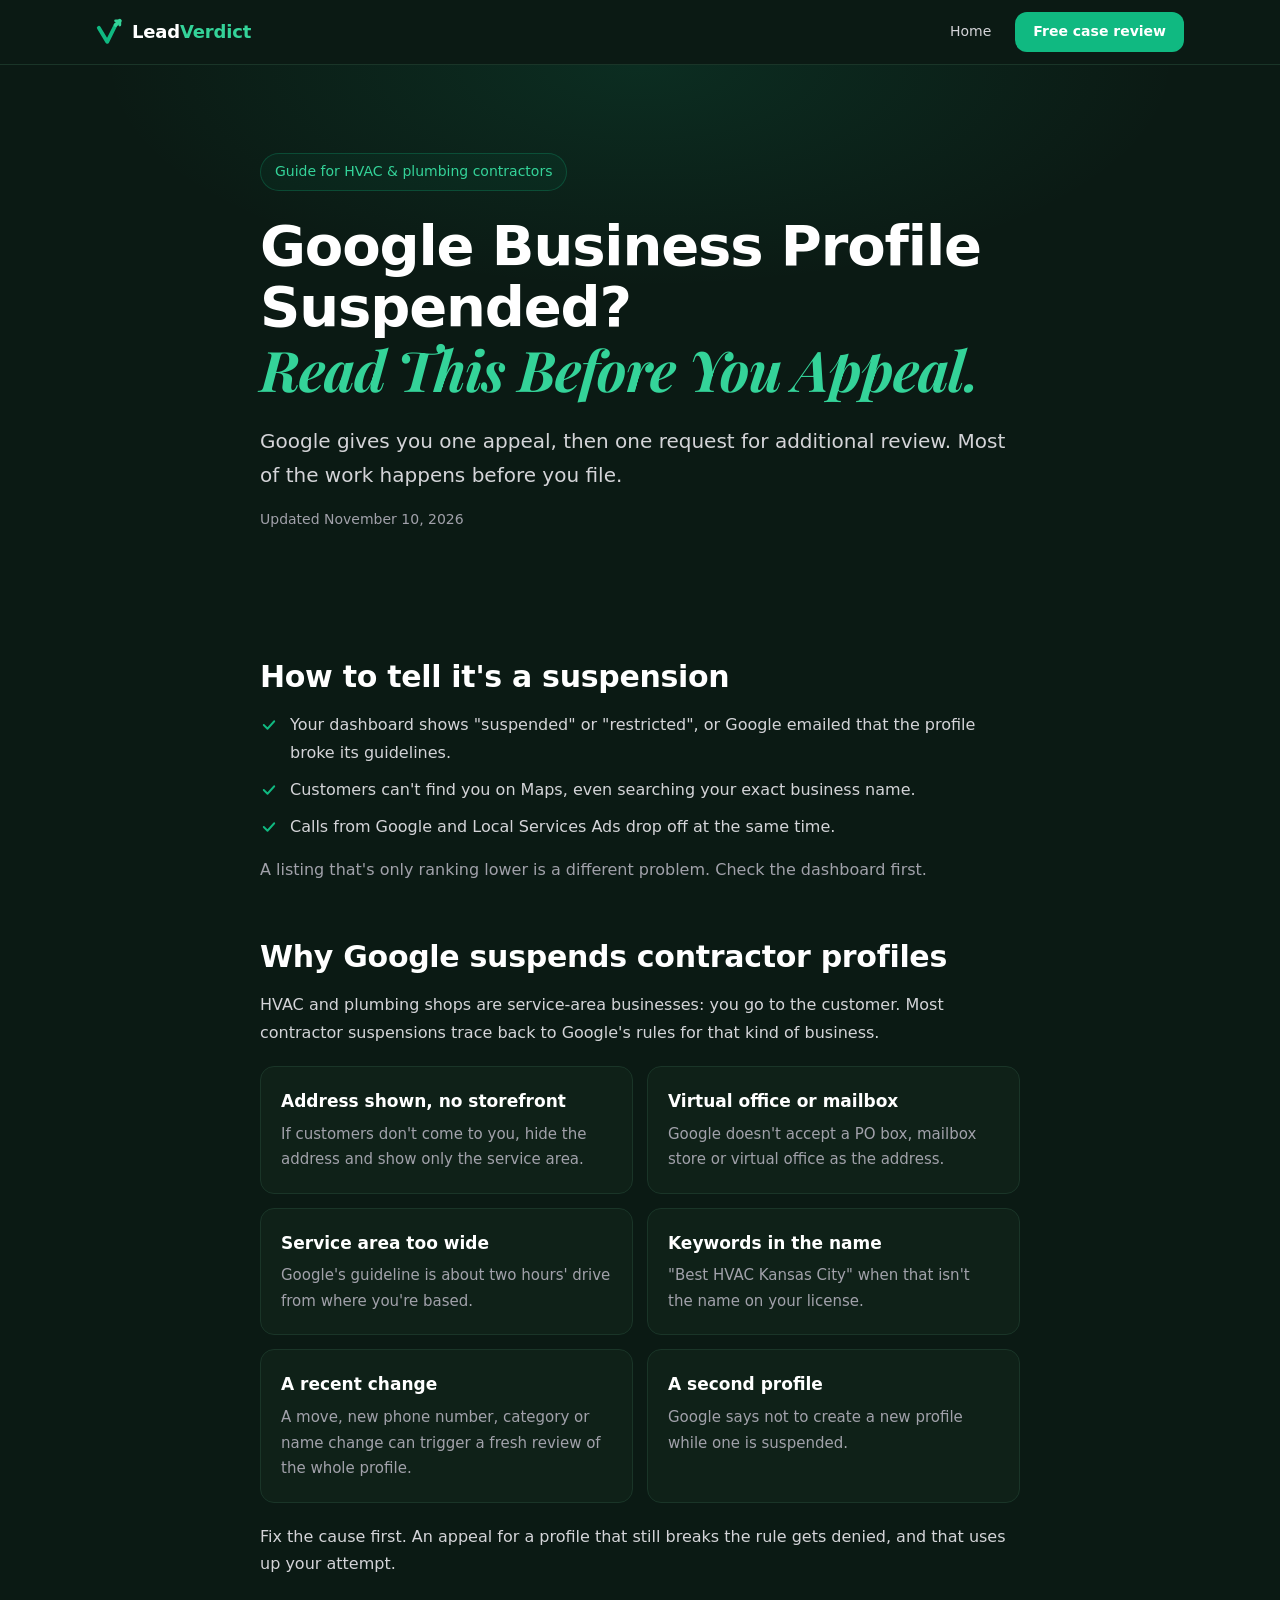
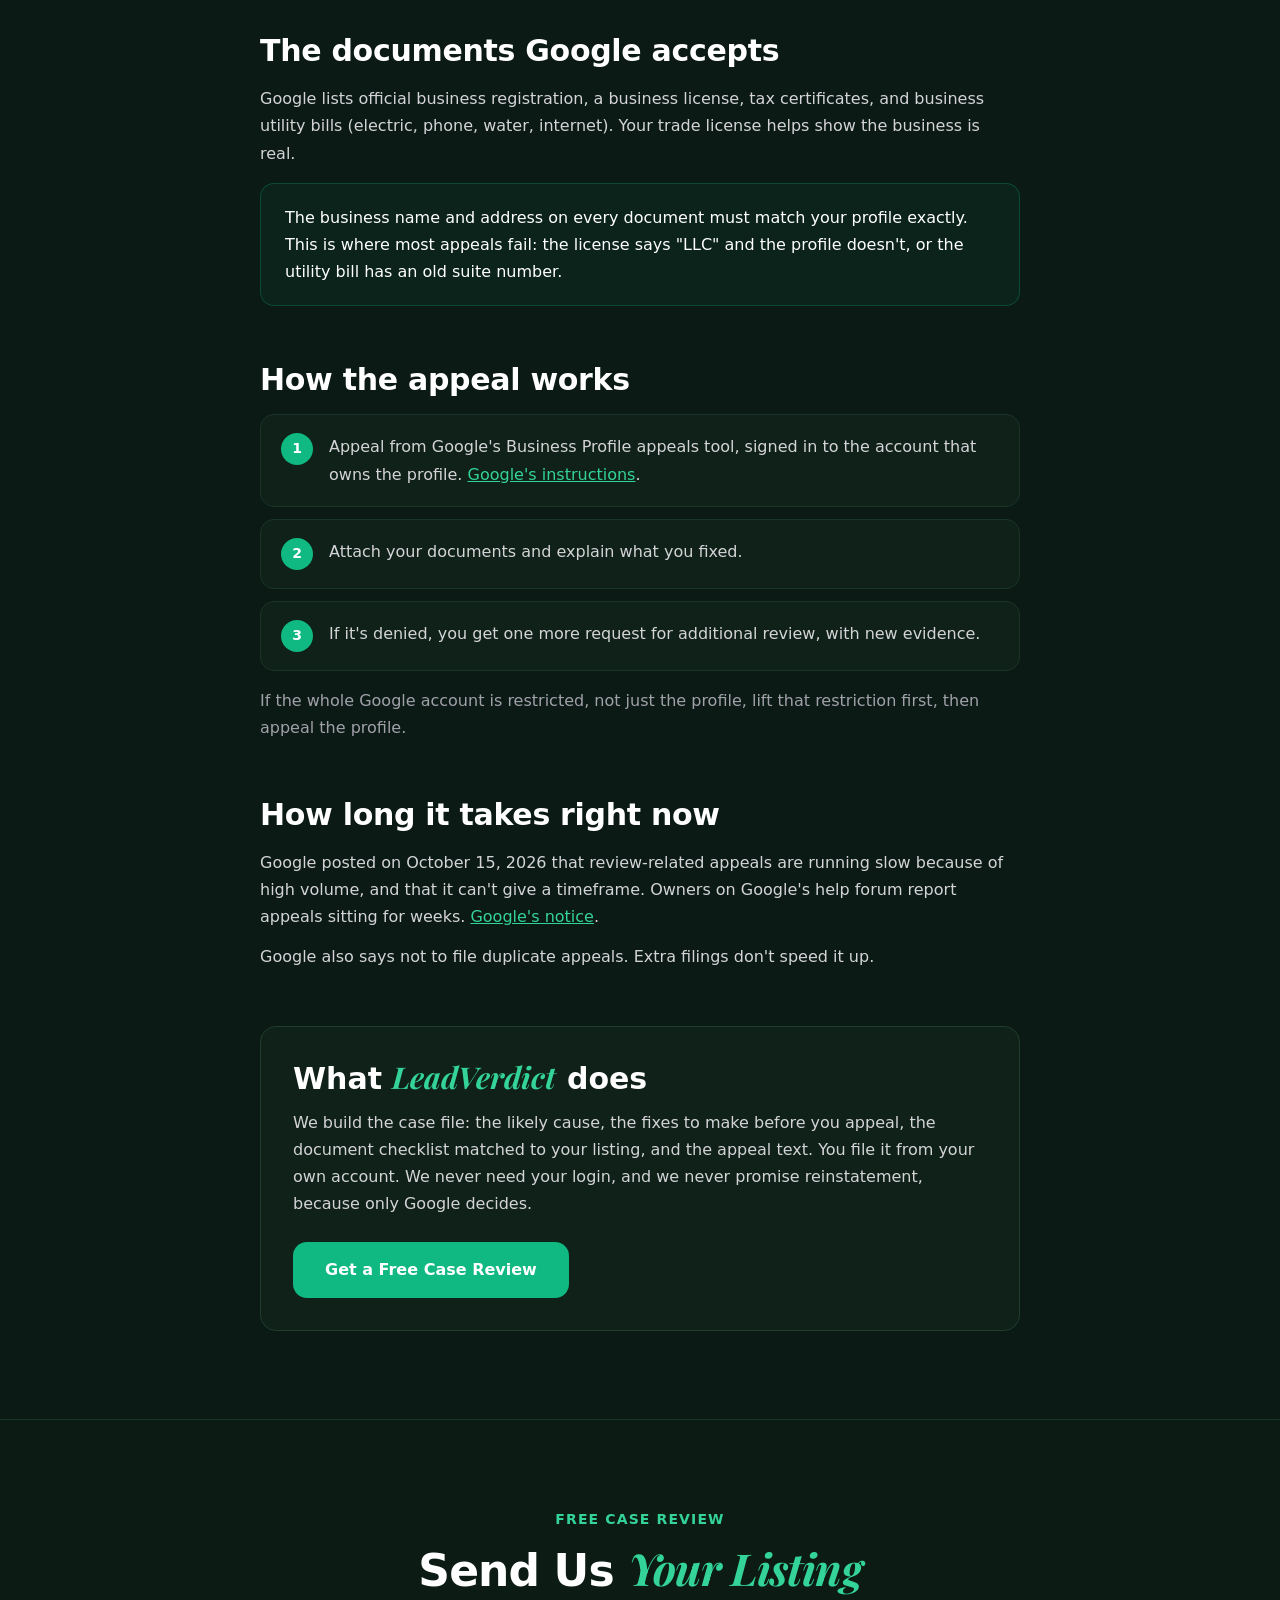
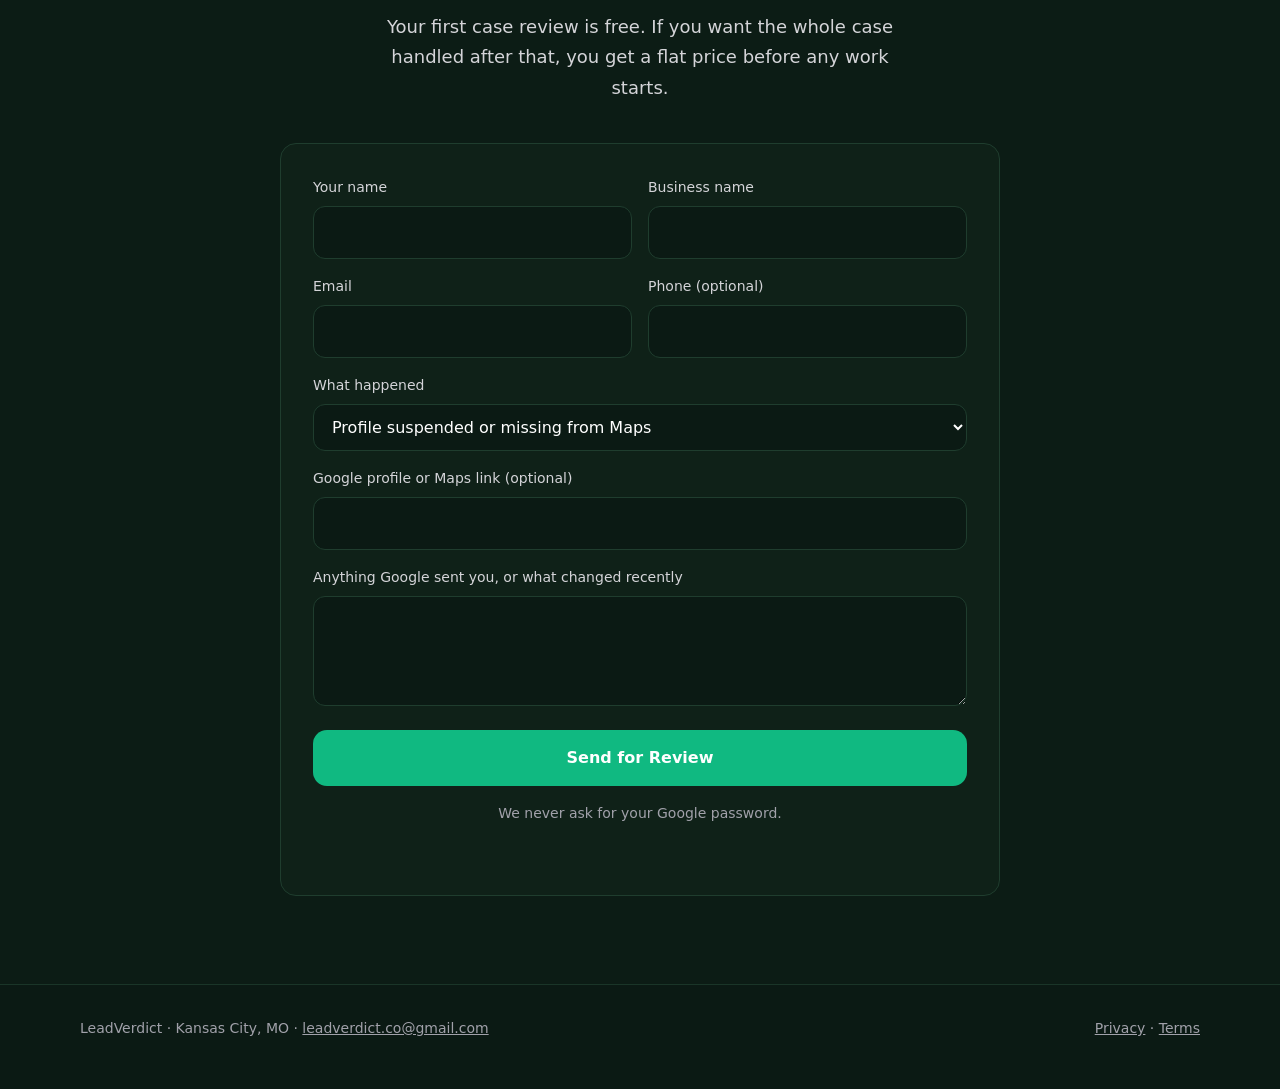
==== commit 28fab2b6: "Let the header grow when the nav wraps on phones Co-Authored-By: Claude Opus 5.5 <noreply@anthropic." ====
--- a/google-business-profile-suspended.html
+++ b/google-business-profile-suspended.html
@@ -44,7 +44,7 @@
 <div style="background: #0b1a14; color: #e4e4e7; font-family: ui-sans-serif, system-ui, -apple-system, 'Segoe UI', sans-serif; font-size: 16px; line-height: 1.7">
 
   <header style="border-bottom: 1px solid #1a3528; background: rgba(11,26,20,0.85)">
-    <div style="max-width: 1120px; margin: 0 auto; padding: 0 16px; height: 64px; display: flex; align-items: center; justify-content: space-between; gap: 16px; flex-wrap: wrap">
+    <div style="max-width: 1120px; margin: 0 auto; padding: 10px 16px; min-height: 64px; box-sizing: border-box; display: flex; align-items: center; justify-content: space-between; gap: 16px; flex-wrap: wrap">
       <a href="/" style="display: flex; align-items: center; gap: 8px; text-decoration: none; color: #ffffff; font-weight: 700; font-size: 18px; letter-spacing: -0.01em">
         <svg viewBox="0 0 40 40" width="28" height="28" fill="none" aria-hidden="true"><path d="M4 14 L16 34 L28 10" stroke="#10b981" stroke-width="5.5" stroke-linecap="round" stroke-linejoin="round"></path><path d="M28 10 L34 4" stroke="#34d399" stroke-width="5.5" stroke-linecap="round"></path><path d="M28 4 L34 4 L34 10" stroke="#34d399" stroke-width="4" stroke-linecap="round" stroke-linejoin="round"></path></svg>
         <span>Lead<span style="color: #34d399">Verdict</span></span>
